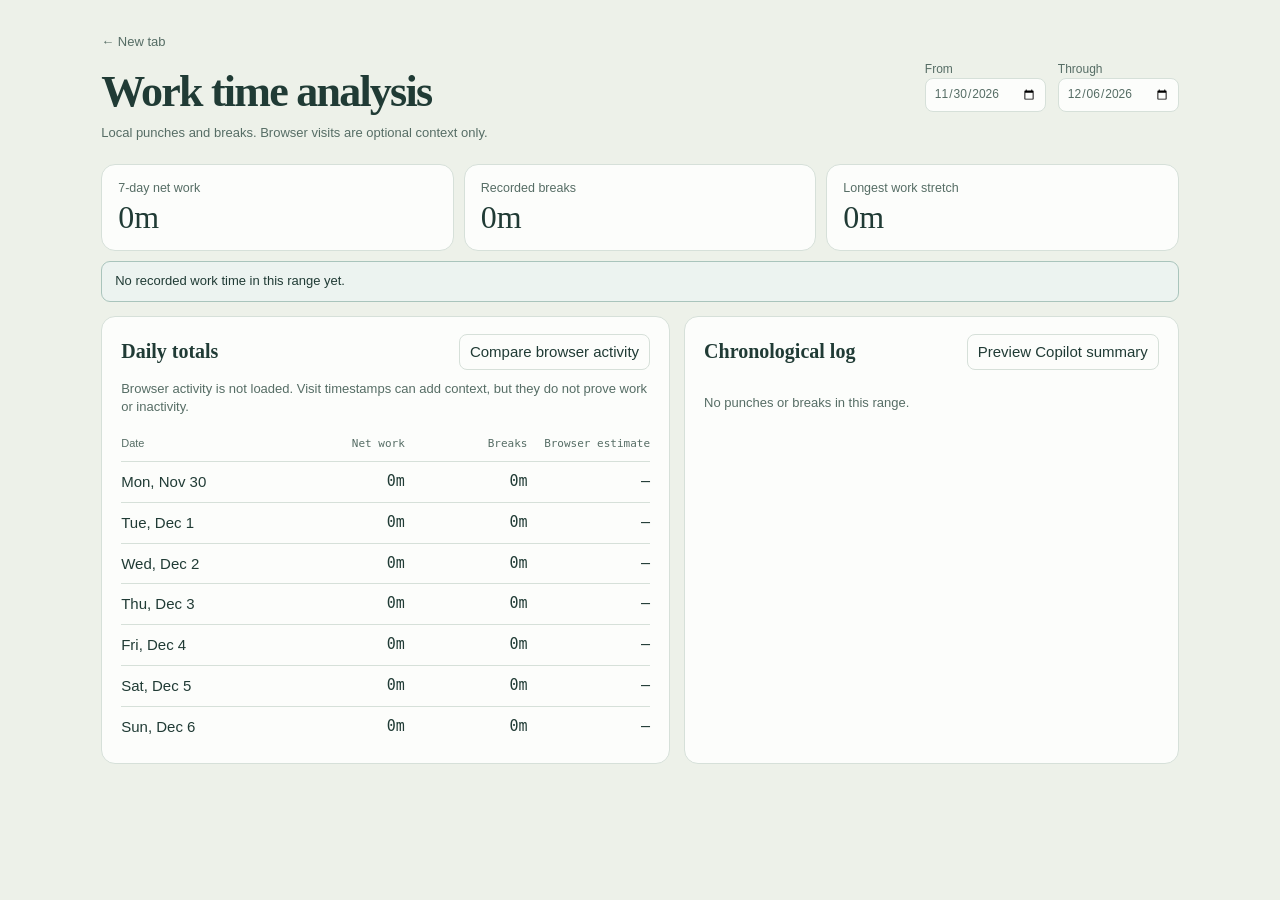
==== analysis.html @ e3831027 "Initial public release" ====
<!doctype html>
<html lang="en"><head><meta charset="utf-8"><meta name="viewport" content="width=device-width,initial-scale=1"><title>Work time analysis · Meridian</title><link rel="stylesheet" href="analysis.css"><script defer src="work-time-core.js"></script><script defer src="analysis.js"></script></head>
<body><main>
<header><div><a href="index.html" class="back">← New tab</a><h1>Work time analysis</h1><p>Local punches and breaks. Browser visits are optional context only.</p></div><div class="range"><label>From<input id="rangeStart" type="date"></label><label>Through<input id="rangeEnd" type="date"></label></div></header>
<p id="openNotice" class="notice" hidden></p>
<section class="summary" aria-label="Work time summary"><article><small id="workLabel">Selected work</small><strong id="workTotal">0h</strong></article><article><small>Recorded breaks</small><strong id="breakTotal">0h</strong></article><article><small>Longest work stretch</small><strong id="longestTotal">0h</strong></article></section>
<p id="insight" class="insight"></p>
<div class="analysisGrid">
<section class="panel"><div class="heading"><h2>Daily totals</h2><button id="compareHistory" type="button">Compare browser activity</button></div><p id="historyNote" class="note">Browser activity is not loaded. Visit timestamps can add context, but they do not prove work or inactivity.</p><div id="daily"></div></section>
<section class="panel"><div class="heading"><h2>Chronological log</h2><button id="previewCopilot" type="button">Preview Copilot summary</button></div><div id="timeline"></div></section>
</div>
</main>
<dialog id="copilotPreview"><div class="heading"><h2>Copilot analysis preview</h2><button id="closePreview" aria-label="Close preview">×</button></div><p class="note">Only this aggregate text is copied. Nothing is sent until you open Copilot and paste it.</p><textarea id="copilotText" rows="16" readonly></textarea><div class="dialogActions"><button id="copyCopilot" class="primary">Copy and open Copilot</button></div></dialog>
</body></html>
---- analysis.css ----
:root{font:15px/1.45 "Segoe UI",sans-serif;color:#203b35;background:#edf1e9;--ink:#203b35;--muted:#566d65;--line:#d6e0d9;--paper:#fcfdfb;--a:#357b70;--green:#204b43;color-scheme:light}
:root[data-tone=dark]{color:#e7efe8;background:#111d25;--ink:#e7efe8;--muted:#b3c5bf;--line:#3a4b50;--paper:#1c2a31;--a:#6ab7a8;--green:#316758;color-scheme:dark}
*{box-sizing:border-box}body{margin:0;color:var(--ink)}main{max-width:1180px;margin:auto;padding:30px clamp(18px,4vw,55px)}header,.heading,.range{display:flex;align-items:center;justify-content:space-between;gap:12px}h1,h2,p{margin:0}h1,h2{font-family:Georgia,serif}h1{font-size:clamp(28px,4vw,44px);letter-spacing:-.04em}h2{font-size:20px}header p,.note,.notice{color:var(--muted);font-size:13px}.back{display:inline-block;margin-bottom:8px;color:var(--muted);font-size:13px}a{color:inherit;text-decoration:none}a:hover{text-decoration:underline}
.range label{font-size:12px;color:var(--muted)}input,button,textarea{font:inherit;color:inherit;background:var(--paper);border:1px solid var(--line);border-radius:8px}input{display:block;padding:6px 8px}button{padding:6px 10px;cursor:pointer}button:hover{border-color:var(--a)}:focus-visible{outline:3px solid var(--a);outline-offset:2px}
.notice{margin:18px 0 0;padding:9px 12px;border:1px solid var(--line);border-radius:9px;background:var(--paper)}.summary{display:grid;grid-template-columns:repeat(3,1fr);gap:10px;margin:22px 0 10px}.summary article,.panel{background:var(--paper);border:1px solid var(--line);border-radius:14px}.summary article{padding:14px 16px}.summary small{display:block;color:var(--muted)}.summary strong{font:32px/1.2 Georgia,serif;font-variant-numeric:tabular-nums}.insight{margin:0 0 14px;padding:10px 13px;border:1px solid color-mix(in srgb,var(--a) 28%,var(--line));border-radius:9px;background:color-mix(in srgb,var(--a) 8%,var(--paper));font-size:13px}
.analysisGrid{display:grid;grid-template-columns:1.15fr 1fr;gap:14px}.panel{padding:17px 19px}.heading{margin-bottom:10px}.note{margin-bottom:10px}.dailyRow,.logRow{display:grid;align-items:center;gap:10px;border-top:1px solid var(--line);padding:9px 0}.dailyRow{grid-template-columns:minmax(110px,1fr) repeat(3,minmax(70px,.7fr))}.dailyRow.header{font-size:11px;color:var(--muted);border-top:0}.dailyRow span:not(:first-child){font-family:Consolas,monospace;text-align:right}.logRow{grid-template-columns:95px minmax(0,1fr)}.logRow time{font:11px Consolas,monospace;color:var(--muted)}.empty{padding:14px 0;color:var(--muted);font-size:13px}
.visitBar{height:5px;margin-top:3px;border-radius:4px;background:color-mix(in srgb,var(--a) 18%,transparent);overflow:hidden}.visitBar i{display:block;height:100%;background:var(--a)}dialog{width:min(680px,94vw);padding:20px;border:1px solid var(--line);border-radius:16px;color:var(--ink);background:var(--paper)}dialog::backdrop{background:#122c2466}textarea{width:100%;padding:10px;resize:vertical}.dialogActions{display:flex;justify-content:flex-end;margin-top:10px}.primary{background:var(--green);color:white}
@media(max-width:760px){header{align-items:flex-start;flex-direction:column}.analysisGrid{grid-template-columns:1fr}.summary{grid-template-columns:1fr}.range{width:100%}.range label{flex:1}.range input{width:100%}.dailyRow{grid-template-columns:minmax(90px,1fr) repeat(3,minmax(55px,.7fr));font-size:12px}}
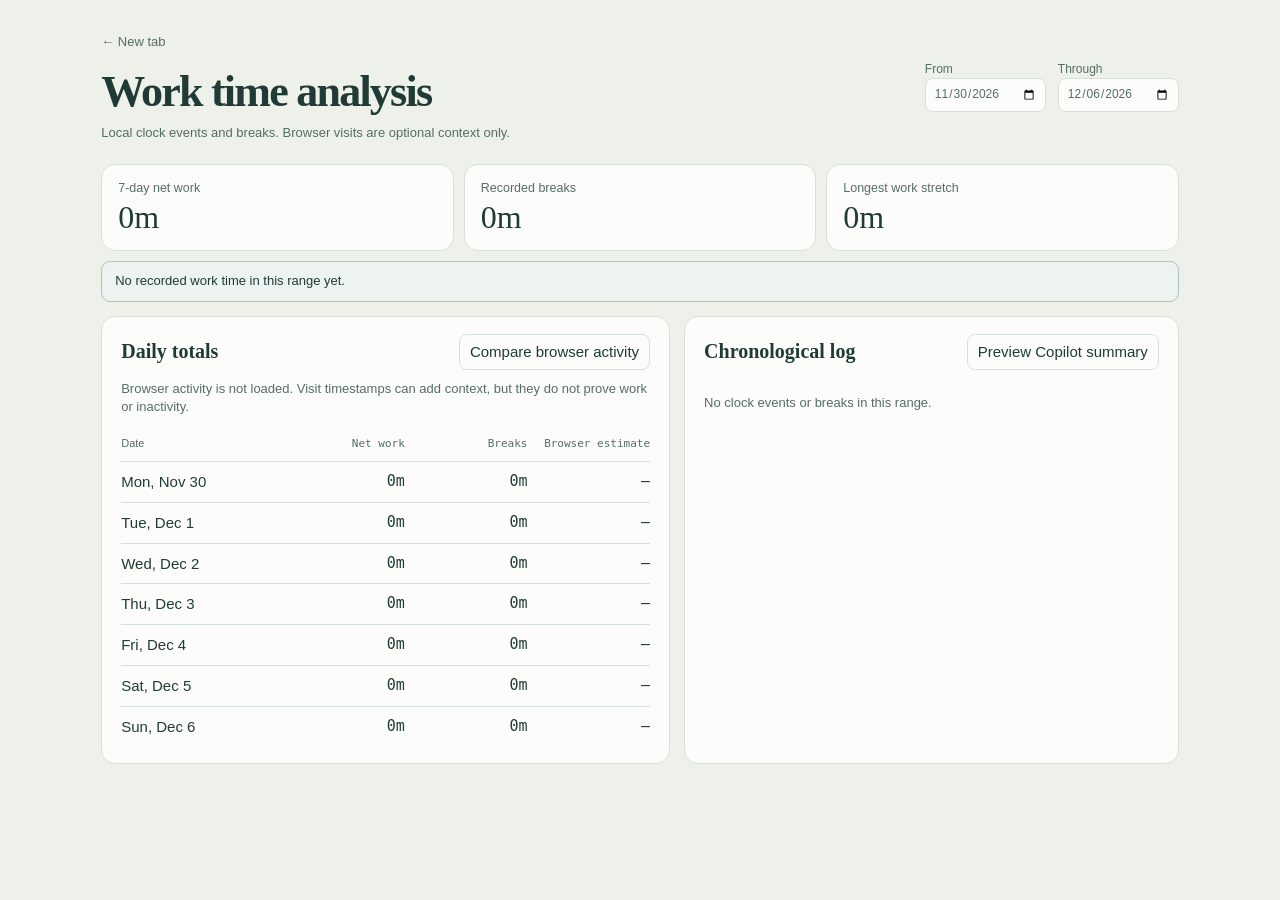
==== commit ac008e71: "Publish dashboard updates and briefing skill" ====
--- a/analysis.html
+++ b/analysis.html
@@ -1,7 +1,7 @@
 <!doctype html>
 <html lang="en"><head><meta charset="utf-8"><meta name="viewport" content="width=device-width,initial-scale=1"><title>Work time analysis · Meridian</title><link rel="stylesheet" href="analysis.css"><script defer src="work-time-core.js"></script><script defer src="analysis.js"></script></head>
 <body><main>
-<header><div><a href="index.html" class="back">← New tab</a><h1>Work time analysis</h1><p>Local punches and breaks. Browser visits are optional context only.</p></div><div class="range"><label>From<input id="rangeStart" type="date"></label><label>Through<input id="rangeEnd" type="date"></label></div></header>
+<header><div><a href="index.html" class="back">← New tab</a><h1>Work time analysis</h1><p>Local clock events and breaks. Browser visits are optional context only.</p></div><div class="range"><label>From<input id="rangeStart" type="date"></label><label>Through<input id="rangeEnd" type="date"></label></div></header>
 <p id="openNotice" class="notice" hidden></p>
 <section class="summary" aria-label="Work time summary"><article><small id="workLabel">Selected work</small><strong id="workTotal">0h</strong></article><article><small>Recorded breaks</small><strong id="breakTotal">0h</strong></article><article><small>Longest work stretch</small><strong id="longestTotal">0h</strong></article></section>
 <p id="insight" class="insight"></p>
